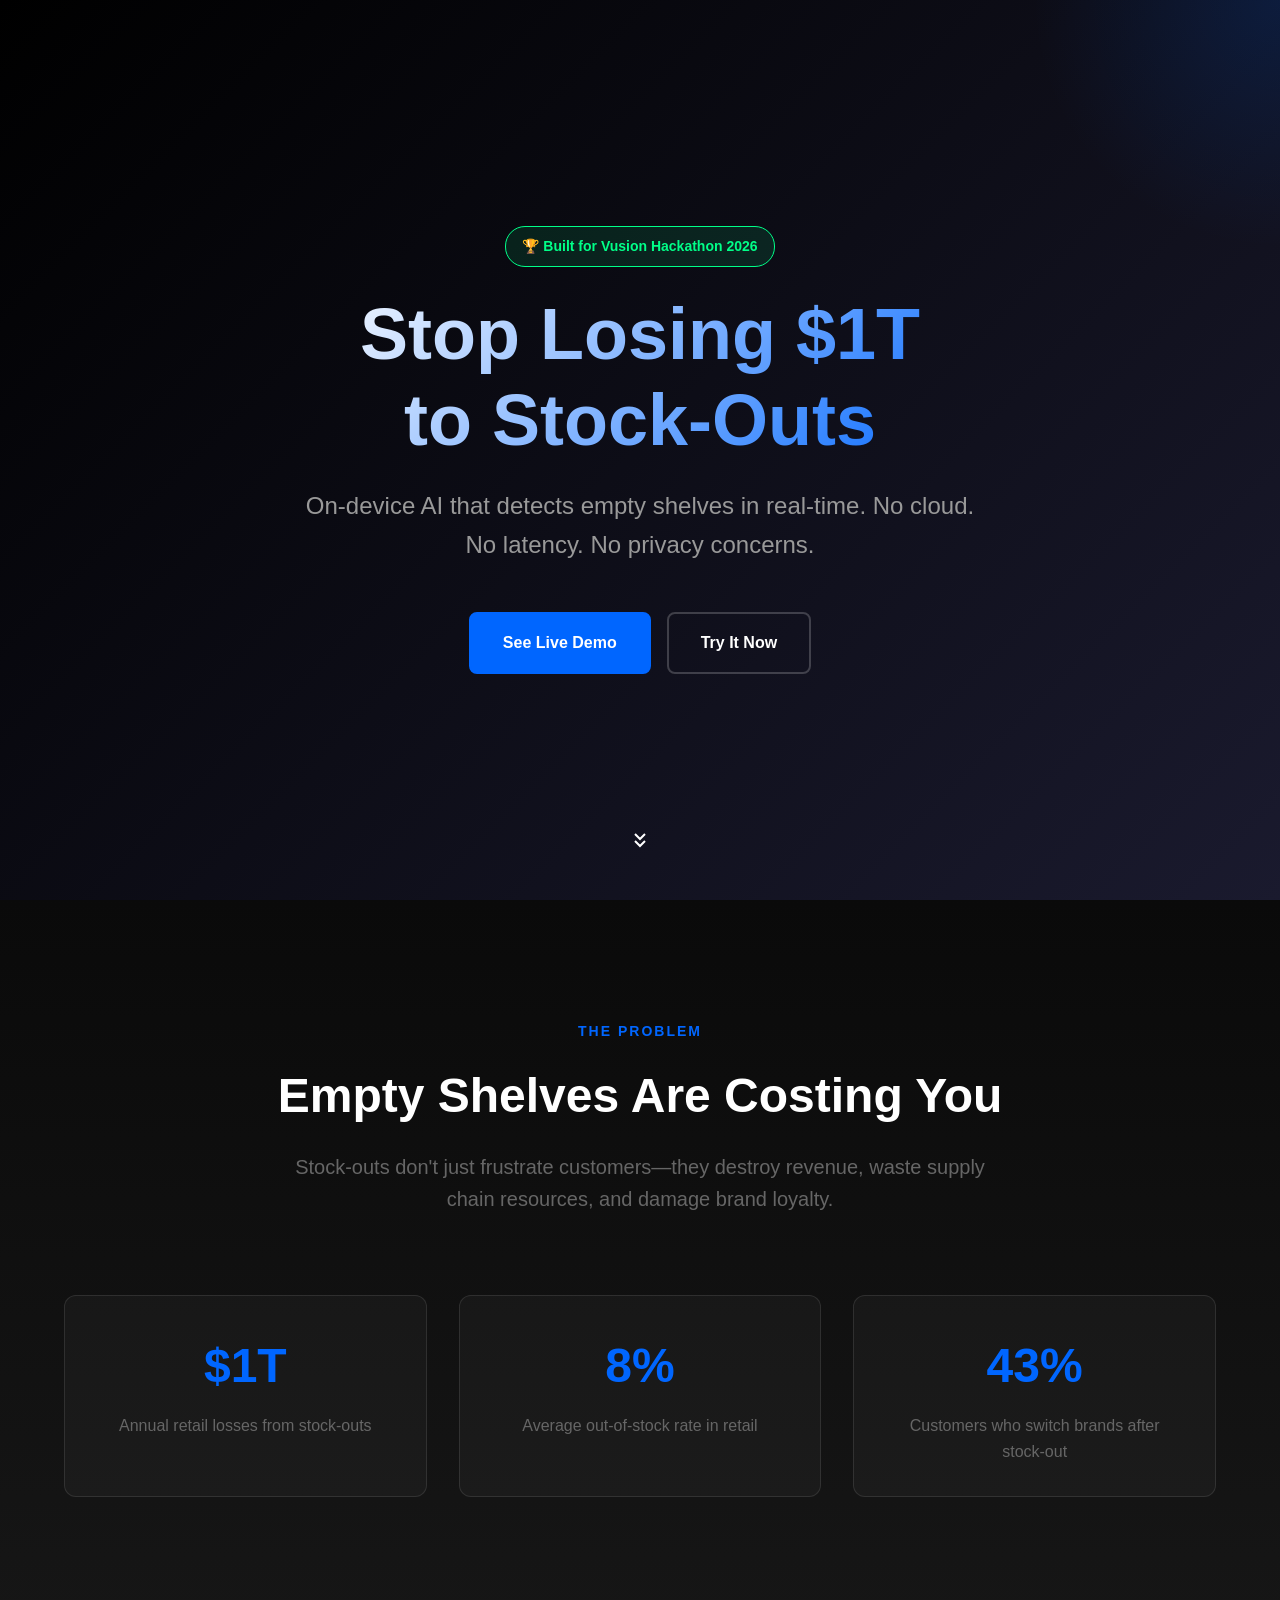
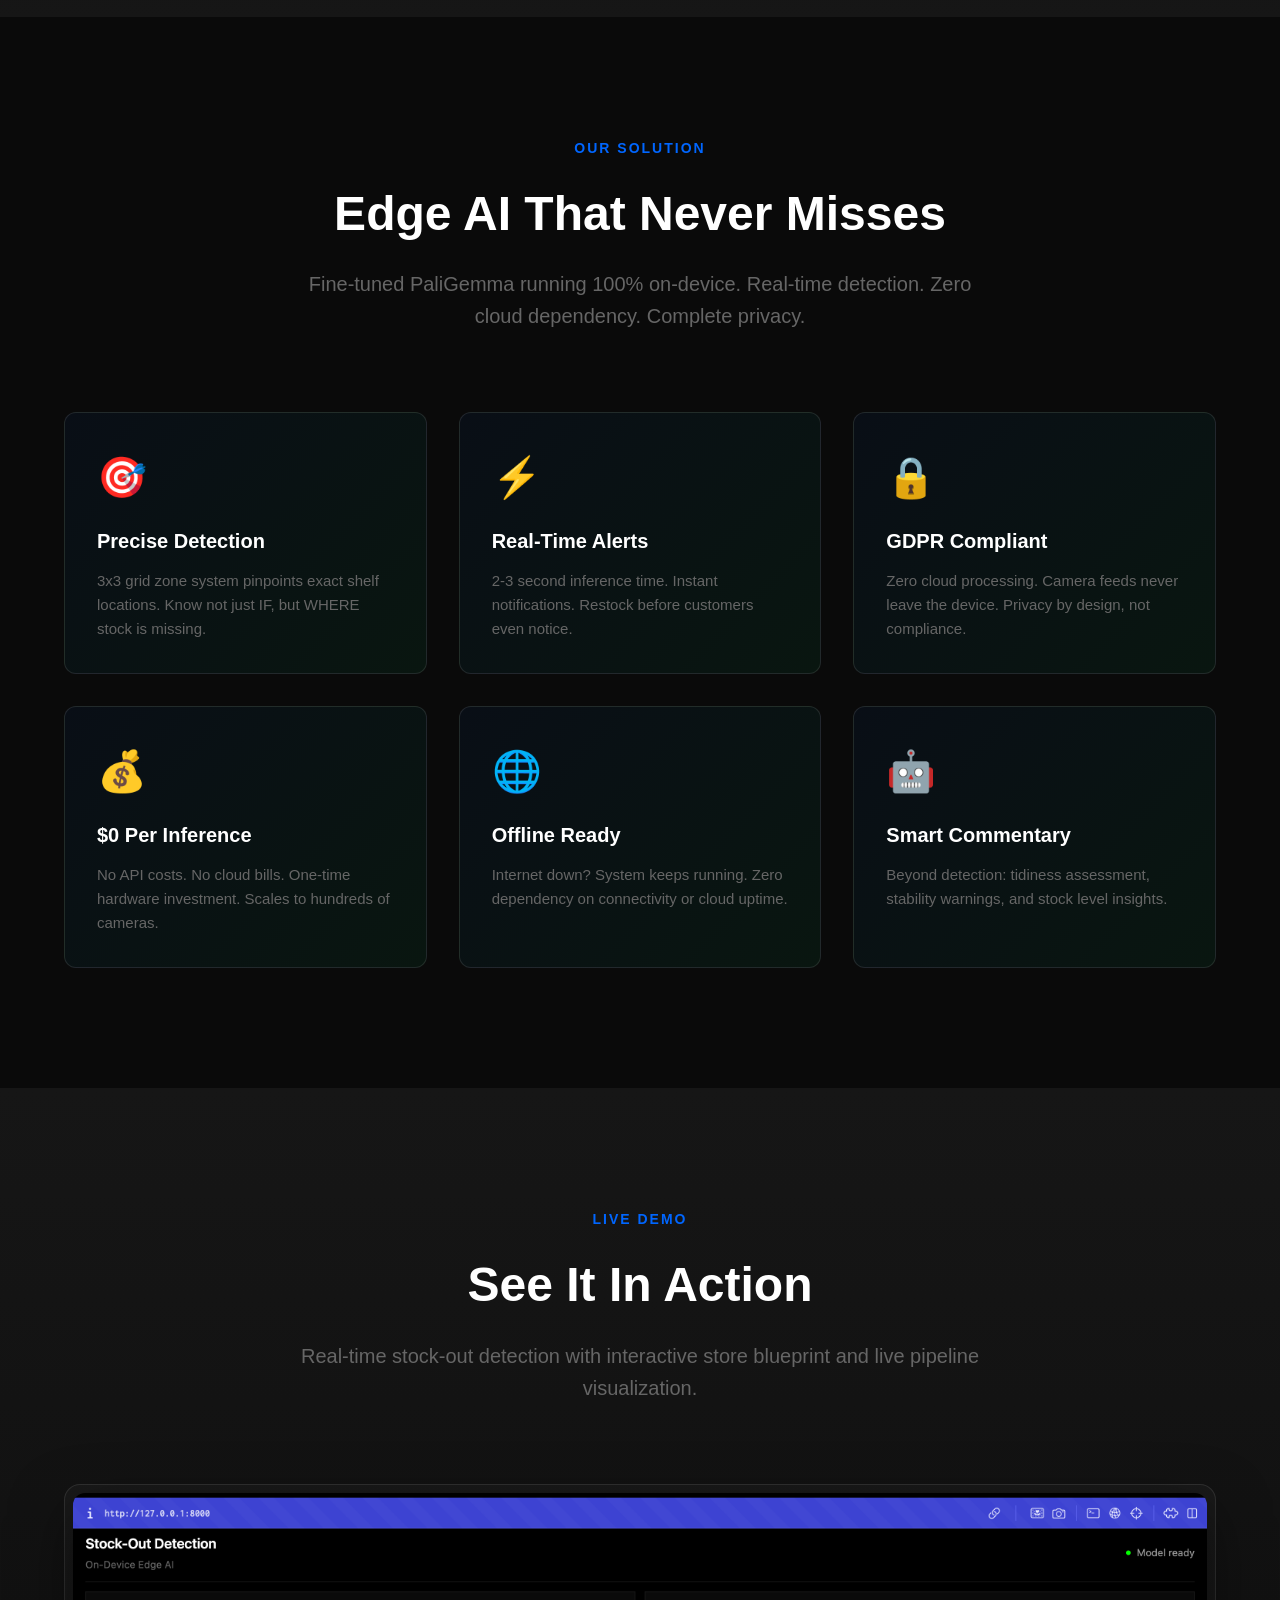
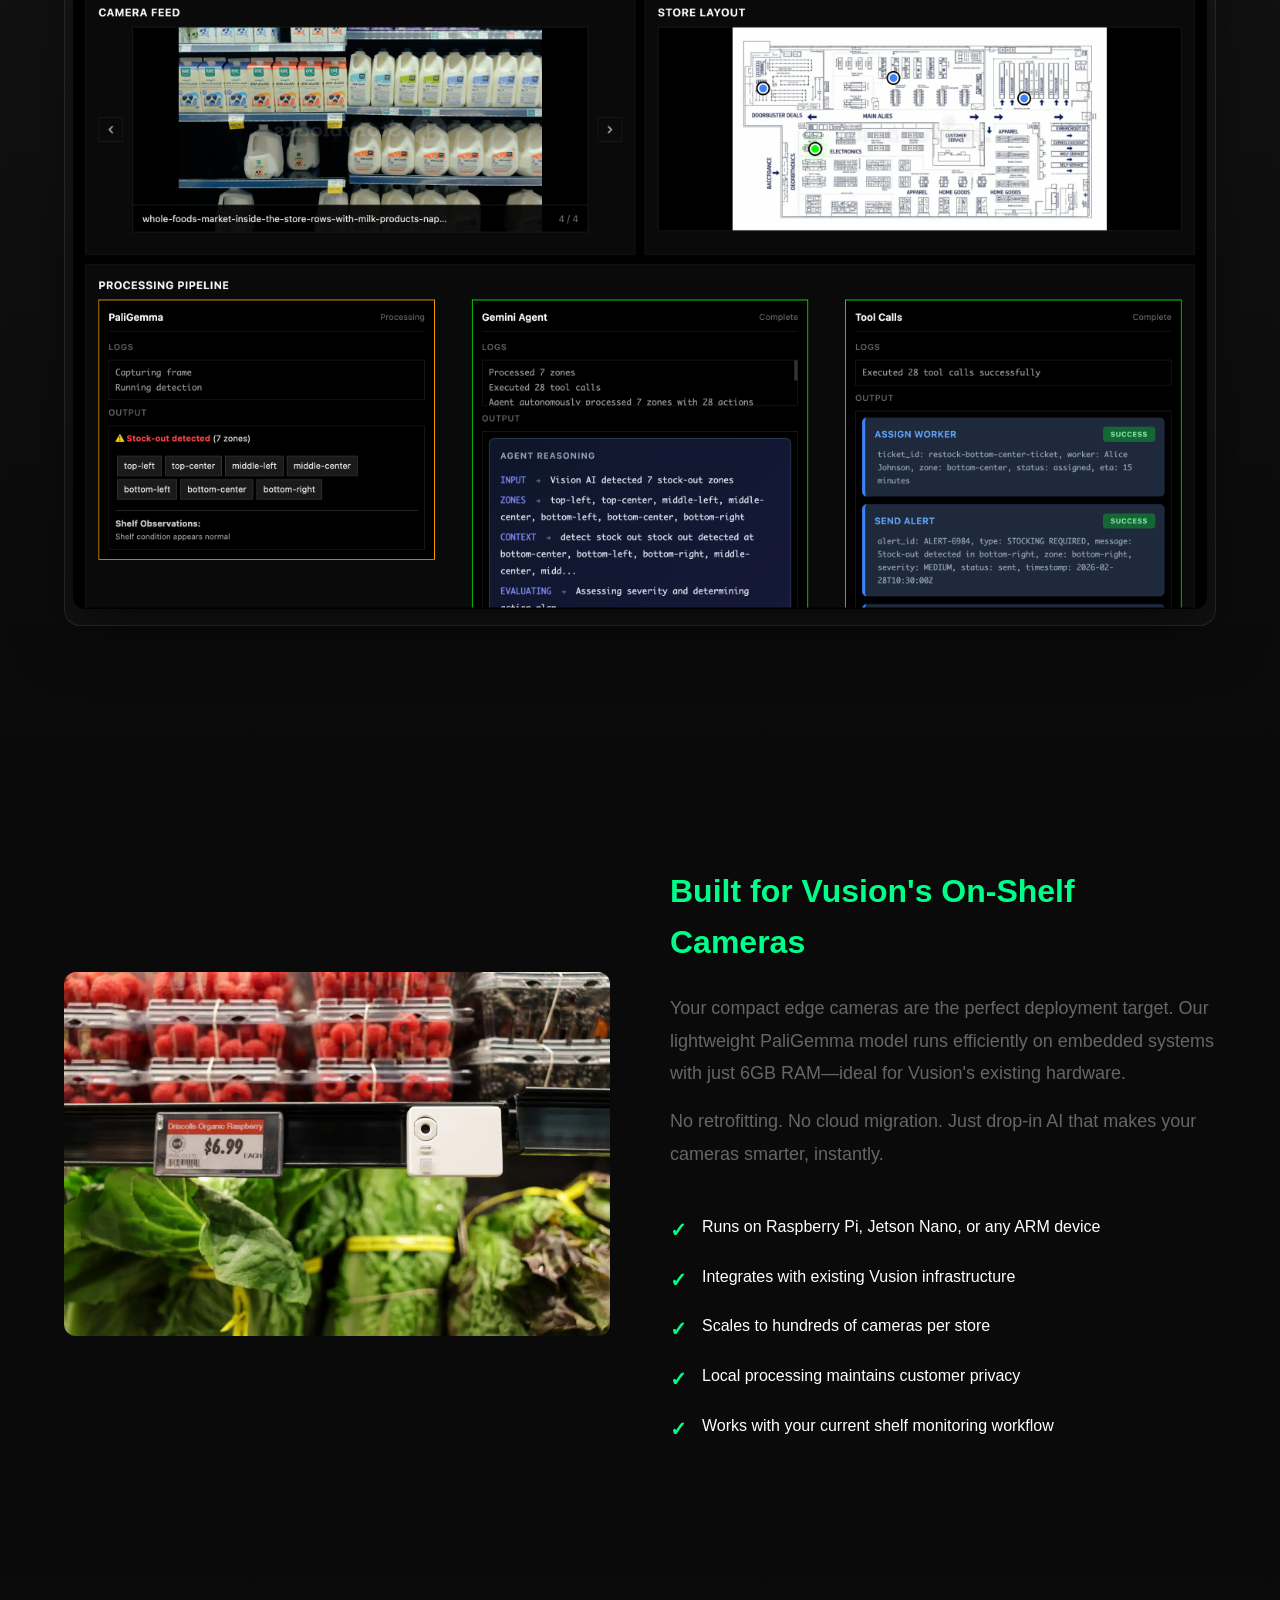
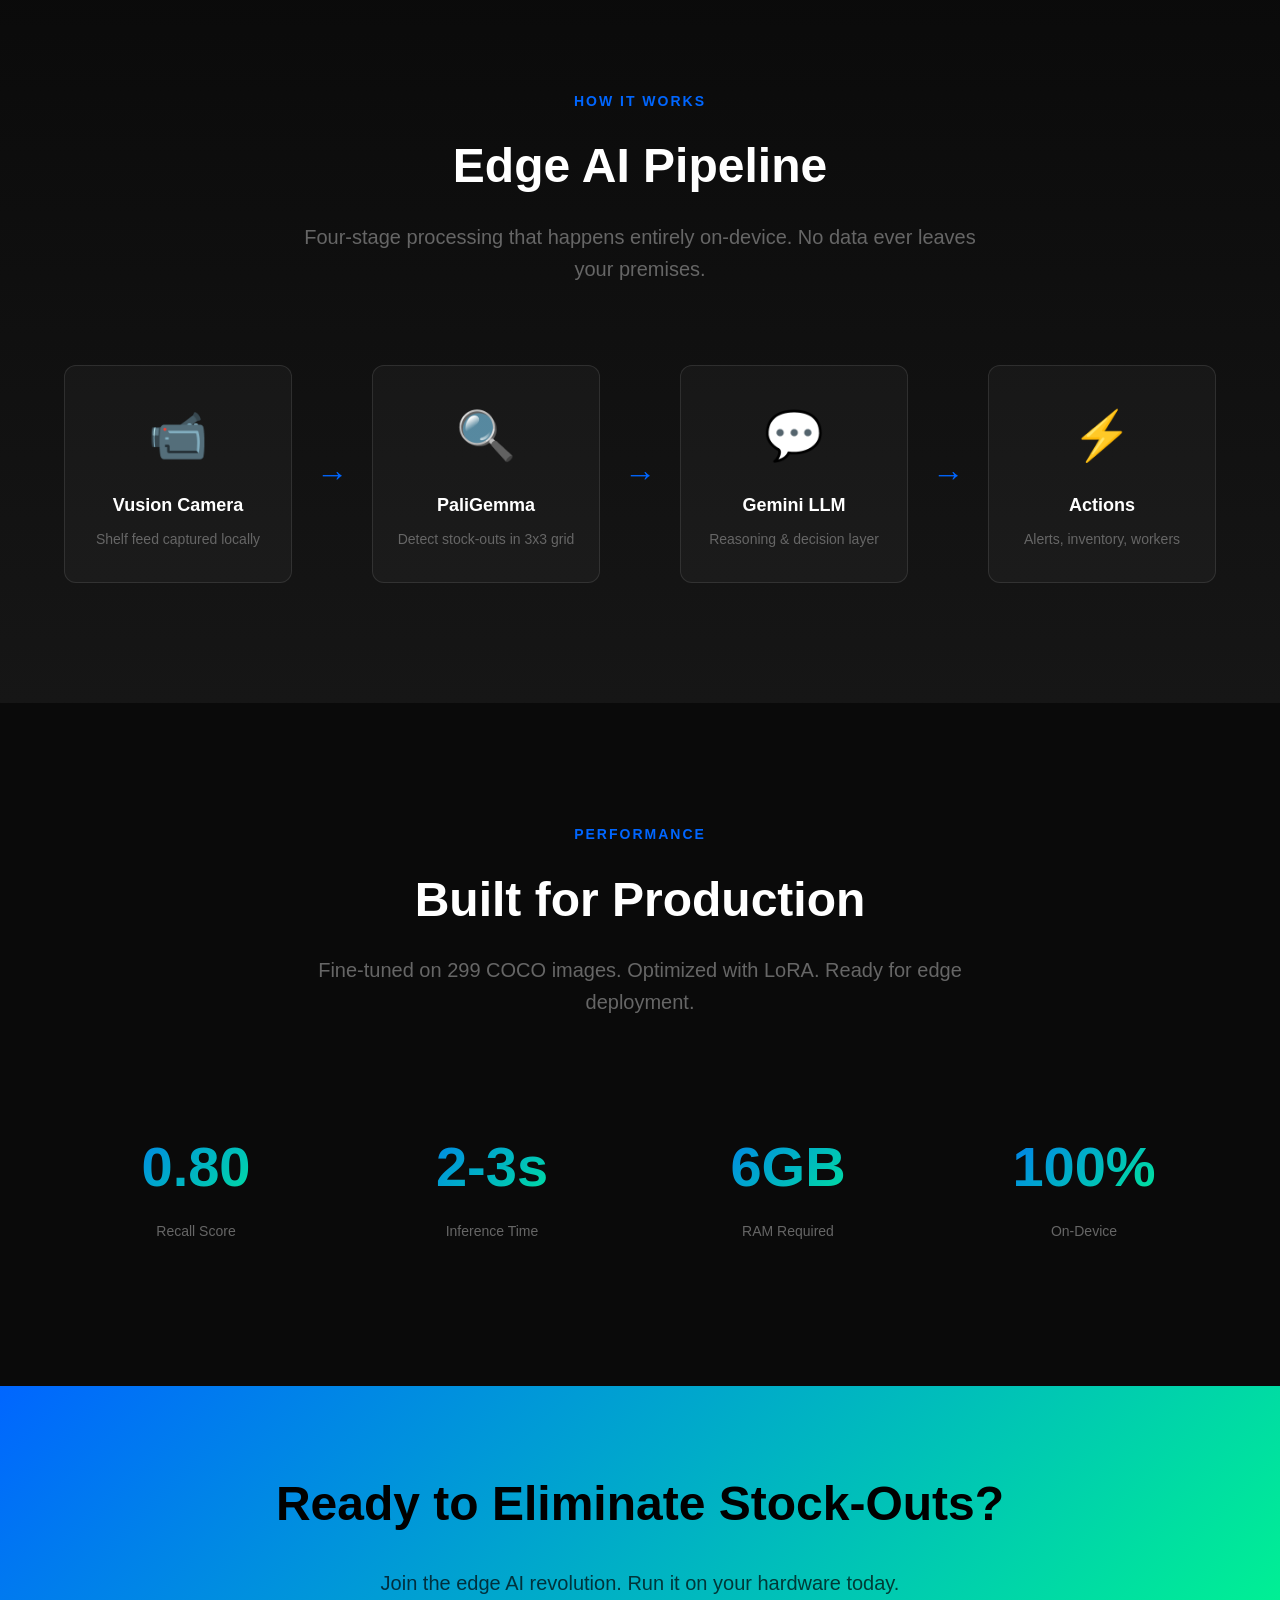
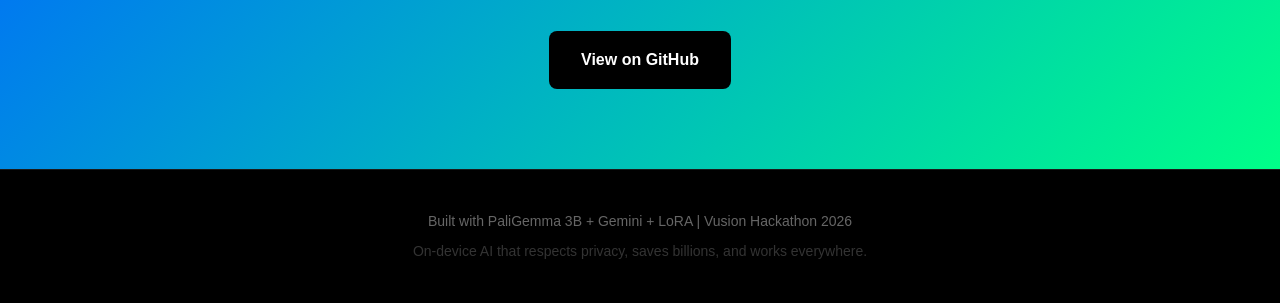
==== pitch.html @ da3bbc45 "feat: add sleek one-page pitch website for hackathon - Modern gradient design with smooth animations" ====
<!DOCTYPE html>
<html lang="en">
<head>
    <meta charset="UTF-8">
    <meta name="viewport" content="width=device-width, initial-scale=1.0">
    <title>Vusion Edge AI - On-Device Stock-Out Detection</title>
    <style>
        * {
            margin: 0;
            padding: 0;
            box-sizing: border-box;
        }

        :root {
            --primary: #0066ff;
            --dark: #0a0a0a;
            --light: #ffffff;
            --gray: #666666;
            --accent: #00ff88;
        }

        body {
            font-family: -apple-system, BlinkMacSystemFont, 'Segoe UI', 'Helvetica Neue', Arial, sans-serif;
            background: var(--dark);
            color: var(--light);
            line-height: 1.6;
            overflow-x: hidden;
        }

        .container {
            max-width: 1200px;
            margin: 0 auto;
            padding: 0 24px;
        }

        /* Hero Section */
        .hero {
            min-height: 100vh;
            display: flex;
            align-items: center;
            justify-content: center;
            position: relative;
            background: linear-gradient(135deg, #000000 0%, #1a1a2e 100%);
            overflow: hidden;
        }

        .hero::before {
            content: '';
            position: absolute;
            width: 500px;
            height: 500px;
            background: radial-gradient(circle, rgba(0, 102, 255, 0.15) 0%, transparent 70%);
            border-radius: 50%;
            top: -250px;
            right: -250px;
            animation: pulse 8s ease-in-out infinite;
        }

        @keyframes pulse {
            0%, 100% { transform: scale(1); opacity: 0.5; }
            50% { transform: scale(1.2); opacity: 0.8; }
        }

        .hero-content {
            text-align: center;
            position: relative;
            z-index: 1;
        }

        .hero-badge {
            display: inline-block;
            background: rgba(0, 255, 136, 0.1);
            border: 1px solid var(--accent);
            color: var(--accent);
            padding: 8px 16px;
            border-radius: 20px;
            font-size: 14px;
            font-weight: 600;
            margin-bottom: 24px;
            animation: fadeInDown 0.8s ease;
        }

        @keyframes fadeInDown {
            from { opacity: 0; transform: translateY(-20px); }
            to { opacity: 1; transform: translateY(0); }
        }

        h1 {
            font-size: 72px;
            font-weight: 800;
            margin-bottom: 24px;
            background: linear-gradient(135deg, #ffffff 0%, #0066ff 100%);
            -webkit-background-clip: text;
            -webkit-text-fill-color: transparent;
            background-clip: text;
            line-height: 1.2;
            animation: fadeInUp 0.8s ease 0.2s both;
        }

        @keyframes fadeInUp {
            from { opacity: 0; transform: translateY(20px); }
            to { opacity: 1; transform: translateY(0); }
        }

        .hero-subtitle {
            font-size: 24px;
            color: #999;
            max-width: 700px;
            margin: 0 auto 48px;
            animation: fadeInUp 0.8s ease 0.4s both;
        }

        .cta-buttons {
            display: flex;
            gap: 16px;
            justify-content: center;
            animation: fadeInUp 0.8s ease 0.6s both;
        }

        .btn {
            padding: 16px 32px;
            border-radius: 8px;
            font-size: 16px;
            font-weight: 600;
            text-decoration: none;
            transition: all 0.3s ease;
            display: inline-block;
        }

        .btn-primary {
            background: var(--primary);
            color: white;
            border: 2px solid var(--primary);
        }

        .btn-primary:hover {
            background: transparent;
            transform: translateY(-2px);
            box-shadow: 0 10px 30px rgba(0, 102, 255, 0.3);
        }

        .btn-secondary {
            background: transparent;
            color: white;
            border: 2px solid rgba(255, 255, 255, 0.2);
        }

        .btn-secondary:hover {
            border-color: white;
            transform: translateY(-2px);
        }

        .scroll-indicator {
            position: absolute;
            bottom: 40px;
            left: 50%;
            transform: translateX(-50%);
            animation: bounce 2s infinite;
        }

        @keyframes bounce {
            0%, 20%, 50%, 80%, 100% { transform: translateX(-50%) translateY(0); }
            40% { transform: translateX(-50%) translateY(-10px); }
            60% { transform: translateX(-50%) translateY(-5px); }
        }

        /* Section Styles */
        section {
            padding: 120px 0;
            position: relative;
        }

        .section-header {
            text-align: center;
            margin-bottom: 80px;
        }

        .section-label {
            color: var(--primary);
            font-size: 14px;
            font-weight: 700;
            text-transform: uppercase;
            letter-spacing: 2px;
            margin-bottom: 16px;
        }

        h2 {
            font-size: 48px;
            font-weight: 700;
            margin-bottom: 16px;
        }

        .section-description {
            font-size: 20px;
            color: var(--gray);
            max-width: 700px;
            margin: 0 auto;
        }

        /* Problem Section */
        .problem {
            background: linear-gradient(180deg, #0a0a0a 0%, #161616 100%);
        }

        .stats-grid {
            display: grid;
            grid-template-columns: repeat(auto-fit, minmax(250px, 1fr));
            gap: 32px;
            margin-top: 60px;
        }

        .stat-card {
            text-align: center;
            padding: 32px;
            background: rgba(255, 255, 255, 0.03);
            border: 1px solid rgba(255, 255, 255, 0.1);
            border-radius: 12px;
            transition: all 0.3s ease;
        }

        .stat-card:hover {
            transform: translateY(-5px);
            border-color: var(--primary);
            box-shadow: 0 10px 40px rgba(0, 102, 255, 0.1);
        }

        .stat-number {
            font-size: 48px;
            font-weight: 800;
            color: var(--primary);
            margin-bottom: 8px;
        }

        .stat-label {
            color: var(--gray);
            font-size: 16px;
        }

        /* Solution Section */
        .solution {
            background: #0a0a0a;
        }

        .features-grid {
            display: grid;
            grid-template-columns: repeat(auto-fit, minmax(300px, 1fr));
            gap: 32px;
        }

        .feature-card {
            padding: 32px;
            background: linear-gradient(135deg, rgba(0, 102, 255, 0.05) 0%, rgba(0, 255, 136, 0.05) 100%);
            border: 1px solid rgba(255, 255, 255, 0.1);
            border-radius: 12px;
            transition: all 0.3s ease;
        }

        .feature-card:hover {
            transform: translateY(-5px);
            border-color: var(--primary);
        }

        .feature-icon {
            font-size: 40px;
            margin-bottom: 16px;
        }

        .feature-title {
            font-size: 20px;
            font-weight: 700;
            margin-bottom: 12px;
        }

        .feature-description {
            color: var(--gray);
            font-size: 15px;
        }

        /* Demo Section */
        .demo {
            background: linear-gradient(180deg, #161616 0%, #0a0a0a 100%);
        }

        .demo-container {
            background: rgba(255, 255, 255, 0.03);
            border: 1px solid rgba(255, 255, 255, 0.1);
            border-radius: 16px;
            padding: 8px;
            margin-top: 60px;
        }

        .demo-image {
            width: 100%;
            border-radius: 12px;
            box-shadow: 0 20px 60px rgba(0, 0, 0, 0.5);
        }

        /* Vusion Section */
        .vusion {
            background: #0a0a0a;
        }

        .vusion-content {
            display: grid;
            grid-template-columns: 1fr 1fr;
            gap: 60px;
            align-items: center;
        }

        .vusion-image {
            max-width: 100%;
            border-radius: 12px;
        }

        .vusion-text h3 {
            font-size: 32px;
            margin-bottom: 24px;
            color: var(--accent);
        }

        .vusion-text p {
            color: var(--gray);
            font-size: 18px;
            line-height: 1.8;
            margin-bottom: 16px;
        }

        .vusion-features {
            list-style: none;
            margin-top: 32px;
        }

        .vusion-features li {
            padding: 12px 0;
            padding-left: 32px;
            position: relative;
            color: #fff;
        }

        .vusion-features li::before {
            content: '✓';
            position: absolute;
            left: 0;
            color: var(--accent);
            font-weight: bold;
            font-size: 20px;
        }

        /* Architecture Section */
        .architecture {
            background: linear-gradient(180deg, #0a0a0a 0%, #161616 100%);
        }

        .pipeline {
            display: flex;
            justify-content: space-between;
            align-items: center;
            margin-top: 60px;
            flex-wrap: wrap;
            gap: 24px;
        }

        .pipeline-step {
            flex: 1;
            min-width: 200px;
            text-align: center;
            padding: 32px 24px;
            background: rgba(255, 255, 255, 0.03);
            border: 1px solid rgba(255, 255, 255, 0.1);
            border-radius: 12px;
            transition: all 0.3s ease;
        }

        .pipeline-step:hover {
            border-color: var(--primary);
            transform: scale(1.05);
        }

        .pipeline-icon {
            font-size: 48px;
            margin-bottom: 16px;
        }

        .pipeline-title {
            font-size: 18px;
            font-weight: 700;
            margin-bottom: 8px;
        }

        .pipeline-description {
            font-size: 14px;
            color: var(--gray);
        }

        .pipeline-arrow {
            font-size: 32px;
            color: var(--primary);
            flex: 0;
        }

        /* Performance Section */
        .performance {
            background: #0a0a0a;
        }

        .metrics {
            display: grid;
            grid-template-columns: repeat(auto-fit, minmax(200px, 1fr));
            gap: 32px;
            margin-top: 60px;
        }

        .metric {
            text-align: center;
            padding: 24px;
        }

        .metric-value {
            font-size: 56px;
            font-weight: 800;
            background: linear-gradient(135deg, var(--primary) 0%, var(--accent) 100%);
            -webkit-background-clip: text;
            -webkit-text-fill-color: transparent;
            margin-bottom: 8px;
        }

        .metric-label {
            color: var(--gray);
            font-size: 14px;
        }

        /* CTA Section */
        .final-cta {
            background: linear-gradient(135deg, #0066ff 0%, #00ff88 100%);
            padding: 80px 0;
            text-align: center;
        }

        .final-cta h2 {
            color: #000;
            margin-bottom: 24px;
        }

        .final-cta p {
            color: rgba(0, 0, 0, 0.7);
            font-size: 20px;
            margin-bottom: 32px;
        }

        .final-cta .btn {
            background: #000;
            color: #fff;
            border-color: #000;
        }

        .final-cta .btn:hover {
            background: transparent;
            color: #000;
        }

        /* Footer */
        footer {
            background: #000;
            padding: 40px 0;
            text-align: center;
            border-top: 1px solid rgba(255, 255, 255, 0.1);
        }

        footer p {
            color: var(--gray);
            font-size: 14px;
        }

        /* Responsive */
        @media (max-width: 768px) {
            h1 {
                font-size: 48px;
            }

            h2 {
                font-size: 36px;
            }

            .hero-subtitle {
                font-size: 18px;
            }

            .cta-buttons {
                flex-direction: column;
            }

            .vusion-content {
                grid-template-columns: 1fr;
            }

            .pipeline-arrow {
                transform: rotate(90deg);
            }

            section {
                padding: 80px 0;
            }
        }

        /* Smooth scrolling */
        html {
            scroll-behavior: smooth;
        }
    </style>
</head>
<body>
    <!-- Hero Section -->
    <section class="hero">
        <div class="container">
            <div class="hero-content">
                <div class="hero-badge">🏆 Built for Vusion Hackathon 2026</div>
                <h1>Stop Losing $1T<br>to Stock-Outs</h1>
                <p class="hero-subtitle">
                    On-device AI that detects empty shelves in real-time.
                    No cloud. No latency. No privacy concerns.
                </p>
                <div class="cta-buttons">
                    <a href="#demo" class="btn btn-primary">See Live Demo</a>
                    <a href="http://127.0.0.1:8000/" class="btn btn-secondary" target="_blank">Try It Now</a>
                </div>
            </div>
        </div>
        <div class="scroll-indicator">
            <svg width="24" height="24" viewBox="0 0 24 24" fill="none" stroke="currentColor" stroke-width="2">
                <polyline points="7 13 12 18 17 13"></polyline>
                <polyline points="7 6 12 11 17 6"></polyline>
            </svg>
        </div>
    </section>

    <!-- Problem Section -->
    <section class="problem" id="problem">
        <div class="container">
            <div class="section-header">
                <div class="section-label">The Problem</div>
                <h2>Empty Shelves Are Costing You</h2>
                <p class="section-description">
                    Stock-outs don't just frustrate customers—they destroy revenue,
                    waste supply chain resources, and damage brand loyalty.
                </p>
            </div>
            <div class="stats-grid">
                <div class="stat-card">
                    <div class="stat-number">$1T</div>
                    <div class="stat-label">Annual retail losses from stock-outs</div>
                </div>
                <div class="stat-card">
                    <div class="stat-number">8%</div>
                    <div class="stat-label">Average out-of-stock rate in retail</div>
                </div>
                <div class="stat-card">
                    <div class="stat-number">43%</div>
                    <div class="stat-label">Customers who switch brands after stock-out</div>
                </div>
            </div>
        </div>
    </section>

    <!-- Solution Section -->
    <section class="solution" id="solution">
        <div class="container">
            <div class="section-header">
                <div class="section-label">Our Solution</div>
                <h2>Edge AI That Never Misses</h2>
                <p class="section-description">
                    Fine-tuned PaliGemma running 100% on-device.
                    Real-time detection. Zero cloud dependency. Complete privacy.
                </p>
            </div>
            <div class="features-grid">
                <div class="feature-card">
                    <div class="feature-icon">🎯</div>
                    <div class="feature-title">Precise Detection</div>
                    <div class="feature-description">
                        3x3 grid zone system pinpoints exact shelf locations.
                        Know not just IF, but WHERE stock is missing.
                    </div>
                </div>
                <div class="feature-card">
                    <div class="feature-icon">⚡</div>
                    <div class="feature-title">Real-Time Alerts</div>
                    <div class="feature-description">
                        2-3 second inference time. Instant notifications.
                        Restock before customers even notice.
                    </div>
                </div>
                <div class="feature-card">
                    <div class="feature-icon">🔒</div>
                    <div class="feature-title">GDPR Compliant</div>
                    <div class="feature-description">
                        Zero cloud processing. Camera feeds never leave the device.
                        Privacy by design, not compliance.
                    </div>
                </div>
                <div class="feature-card">
                    <div class="feature-icon">💰</div>
                    <div class="feature-title">$0 Per Inference</div>
                    <div class="feature-description">
                        No API costs. No cloud bills. One-time hardware investment.
                        Scales to hundreds of cameras.
                    </div>
                </div>
                <div class="feature-card">
                    <div class="feature-icon">🌐</div>
                    <div class="feature-title">Offline Ready</div>
                    <div class="feature-description">
                        Internet down? System keeps running.
                        Zero dependency on connectivity or cloud uptime.
                    </div>
                </div>
                <div class="feature-card">
                    <div class="feature-icon">🤖</div>
                    <div class="feature-title">Smart Commentary</div>
                    <div class="feature-description">
                        Beyond detection: tidiness assessment, stability warnings,
                        and stock level insights.
                    </div>
                </div>
            </div>
        </div>
    </section>

    <!-- Demo Section -->
    <section class="demo" id="demo">
        <div class="container">
            <div class="section-header">
                <div class="section-label">Live Demo</div>
                <h2>See It In Action</h2>
                <p class="section-description">
                    Real-time stock-out detection with interactive store blueprint
                    and live pipeline visualization.
                </p>
            </div>
            <div class="demo-container">
                <img src="static/images/demo-screenshot.png" alt="Live Demo Interface" class="demo-image">
            </div>
        </div>
    </section>

    <!-- Vusion Section -->
    <section class="vusion" id="vusion">
        <div class="container">
            <div class="vusion-content">
                <div class="vusion-image-wrapper">
                    <img src="static/images/vusion-camera.webp" alt="Vusion Camera" class="vusion-image">
                </div>
                <div class="vusion-text">
                    <h3>Built for Vusion's On-Shelf Cameras</h3>
                    <p>
                        Your compact edge cameras are the perfect deployment target.
                        Our lightweight PaliGemma model runs efficiently on embedded systems
                        with just 6GB RAM—ideal for Vusion's existing hardware.
                    </p>
                    <p>
                        No retrofitting. No cloud migration. Just drop-in AI that makes
                        your cameras smarter, instantly.
                    </p>
                    <ul class="vusion-features">
                        <li>Runs on Raspberry Pi, Jetson Nano, or any ARM device</li>
                        <li>Integrates with existing Vusion infrastructure</li>
                        <li>Scales to hundreds of cameras per store</li>
                        <li>Local processing maintains customer privacy</li>
                        <li>Works with your current shelf monitoring workflow</li>
                    </ul>
                </div>
            </div>
        </div>
    </section>

    <!-- Architecture Section -->
    <section class="architecture" id="architecture">
        <div class="container">
            <div class="section-header">
                <div class="section-label">How It Works</div>
                <h2>Edge AI Pipeline</h2>
                <p class="section-description">
                    Four-stage processing that happens entirely on-device.
                    No data ever leaves your premises.
                </p>
            </div>
            <div class="pipeline">
                <div class="pipeline-step">
                    <div class="pipeline-icon">📹</div>
                    <div class="pipeline-title">Vusion Camera</div>
                    <div class="pipeline-description">Shelf feed captured locally</div>
                </div>
                <div class="pipeline-arrow">→</div>
                <div class="pipeline-step">
                    <div class="pipeline-icon">🔍</div>
                    <div class="pipeline-title">PaliGemma</div>
                    <div class="pipeline-description">Detect stock-outs in 3x3 grid</div>
                </div>
                <div class="pipeline-arrow">→</div>
                <div class="pipeline-step">
                    <div class="pipeline-icon">💬</div>
                    <div class="pipeline-title">Gemini LLM</div>
                    <div class="pipeline-description">Reasoning & decision layer</div>
                </div>
                <div class="pipeline-arrow">→</div>
                <div class="pipeline-step">
                    <div class="pipeline-icon">⚡</div>
                    <div class="pipeline-title">Actions</div>
                    <div class="pipeline-description">Alerts, inventory, workers</div>
                </div>
            </div>
        </div>
    </section>

    <!-- Performance Section -->
    <section class="performance" id="performance">
        <div class="container">
            <div class="section-header">
                <div class="section-label">Performance</div>
                <h2>Built for Production</h2>
                <p class="section-description">
                    Fine-tuned on 299 COCO images. Optimized with LoRA.
                    Ready for edge deployment.
                </p>
            </div>
            <div class="metrics">
                <div class="metric">
                    <div class="metric-value">0.80</div>
                    <div class="metric-label">Recall Score</div>
                </div>
                <div class="metric">
                    <div class="metric-value">2-3s</div>
                    <div class="metric-label">Inference Time</div>
                </div>
                <div class="metric">
                    <div class="metric-value">6GB</div>
                    <div class="metric-label">RAM Required</div>
                </div>
                <div class="metric">
                    <div class="metric-value">100%</div>
                    <div class="metric-label">On-Device</div>
                </div>
            </div>
        </div>
    </section>

    <!-- Final CTA -->
    <section class="final-cta">
        <div class="container">
            <h2>Ready to Eliminate Stock-Outs?</h2>
            <p>Join the edge AI revolution. Run it on your hardware today.</p>
            <a href="https://github.com/namanbansalcodes/vusion-edge-model" class="btn" target="_blank">
                View on GitHub
            </a>
        </div>
    </section>

    <!-- Footer -->
    <footer>
        <div class="container">
            <p>Built with PaliGemma 3B + Gemini + LoRA | Vusion Hackathon 2026</p>
            <p style="margin-top: 8px; opacity: 0.5;">On-device AI that respects privacy, saves billions, and works everywhere.</p>
        </div>
    </footer>

    <script>
        // Smooth scroll for anchor links
        document.querySelectorAll('a[href^="#"]').forEach(anchor => {
            anchor.addEventListener('click', function (e) {
                e.preventDefault();
                const target = document.querySelector(this.getAttribute('href'));
                if (target) {
                    target.scrollIntoView({ behavior: 'smooth', block: 'start' });
                }
            });
        });

        // Animate elements on scroll
        const observerOptions = {
            threshold: 0.1,
            rootMargin: '0px 0px -100px 0px'
        };

        const observer = new IntersectionObserver((entries) => {
            entries.forEach(entry => {
                if (entry.isIntersecting) {
                    entry.target.style.opacity = '1';
                    entry.target.style.transform = 'translateY(0)';
                }
            });
        }, observerOptions);

        document.querySelectorAll('.feature-card, .stat-card, .pipeline-step, .metric').forEach(el => {
            el.style.opacity = '0';
            el.style.transform = 'translateY(30px)';
            el.style.transition = 'all 0.6s ease';
            observer.observe(el);
        });
    </script>
</body>
</html>
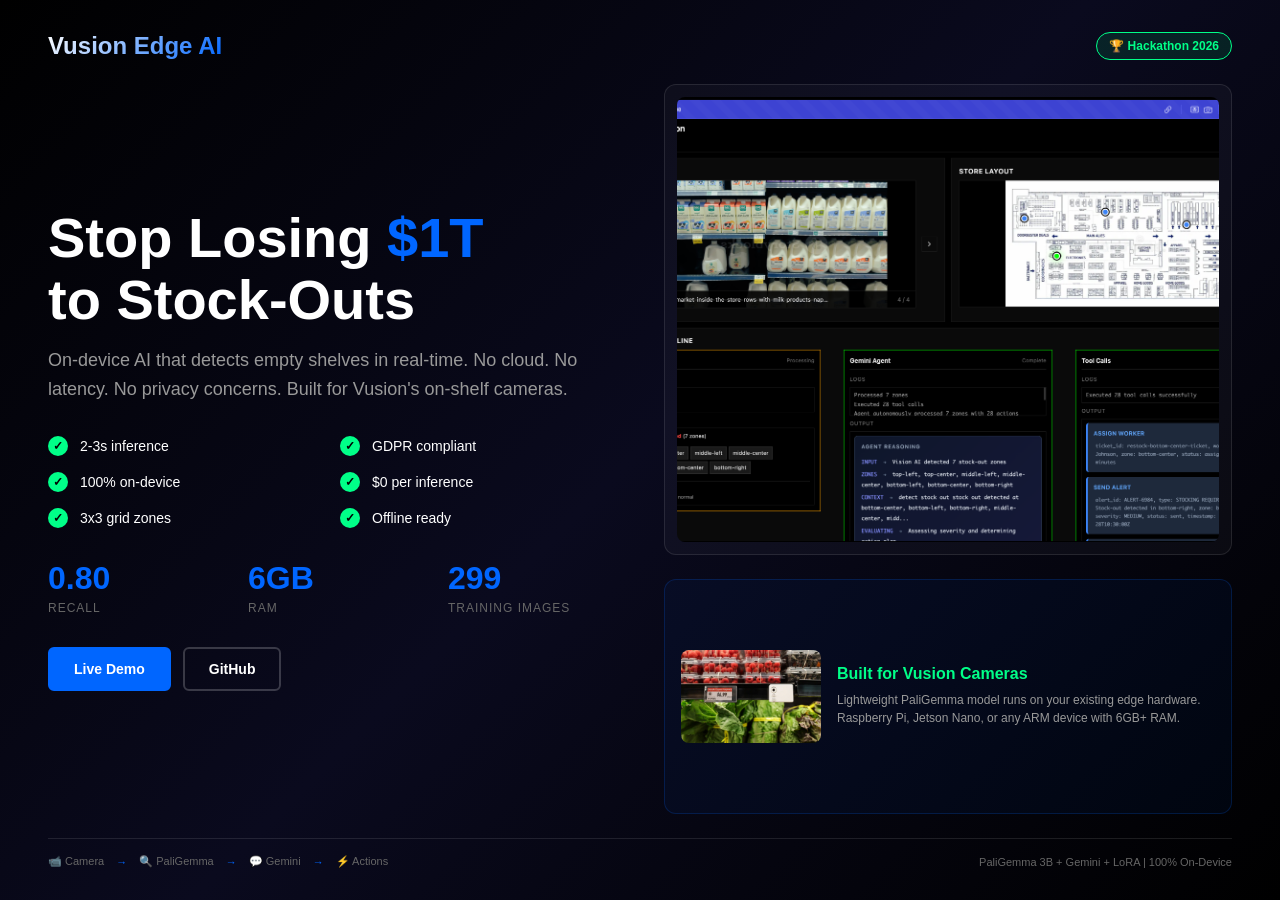
==== commit bcb5b65a: "refactor: make pitch single page with no scrolling - Fits everything on one viewport (100vh) - No sc" ====
--- a/pitch.html
+++ b/pitch.html
@@ -3,7 +3,7 @@
 <head>
     <meta charset="UTF-8">
     <meta name="viewport" content="width=device-width, initial-scale=1.0">
-    <title>Vusion Edge AI - On-Device Stock-Out Detection</title>
+    <title>Vusion Edge AI - Stock-Out Detection</title>
     <style>
         * {
             margin: 0;
@@ -11,116 +11,135 @@
             box-sizing: border-box;
         }
 
-        :root {
-            --primary: #0066ff;
-            --dark: #0a0a0a;
-            --light: #ffffff;
-            --gray: #666666;
-            --accent: #00ff88;
-        }
-
         body {
             font-family: -apple-system, BlinkMacSystemFont, 'Segoe UI', 'Helvetica Neue', Arial, sans-serif;
-            background: var(--dark);
-            color: var(--light);
-            line-height: 1.6;
-            overflow-x: hidden;
-        }
-
-        .container {
-            max-width: 1200px;
-            margin: 0 auto;
-            padding: 0 24px;
-        }
-
-        /* Hero Section */
-        .hero {
-            min-height: 100vh;
-            display: flex;
-            align-items: center;
-            justify-content: center;
-            position: relative;
-            background: linear-gradient(135deg, #000000 0%, #1a1a2e 100%);
+            background: #000;
+            color: #fff;
+            height: 100vh;
             overflow: hidden;
         }
 
-        .hero::before {
-            content: '';
-            position: absolute;
-            width: 500px;
-            height: 500px;
-            background: radial-gradient(circle, rgba(0, 102, 255, 0.15) 0%, transparent 70%);
-            border-radius: 50%;
-            top: -250px;
-            right: -250px;
-            animation: pulse 8s ease-in-out infinite;
-        }
-
-        @keyframes pulse {
-            0%, 100% { transform: scale(1); opacity: 0.5; }
-            50% { transform: scale(1.2); opacity: 0.8; }
-        }
-
-        .hero-content {
-            text-align: center;
-            position: relative;
-            z-index: 1;
-        }
-
-        .hero-badge {
-            display: inline-block;
-            background: rgba(0, 255, 136, 0.1);
-            border: 1px solid var(--accent);
-            color: var(--accent);
-            padding: 8px 16px;
-            border-radius: 20px;
-            font-size: 14px;
-            font-weight: 600;
+        .pitch-container {
+            height: 100vh;
+            display: grid;
+            grid-template-rows: auto 1fr auto;
+            padding: 32px 48px;
+            background: linear-gradient(135deg, #000000 0%, #0a0a1e 50%, #000000 100%);
+        }
+
+        /* Header */
+        .header {
+            display: flex;
+            justify-content: space-between;
+            align-items: center;
             margin-bottom: 24px;
-            animation: fadeInDown 0.8s ease;
-        }
-
-        @keyframes fadeInDown {
-            from { opacity: 0; transform: translateY(-20px); }
-            to { opacity: 1; transform: translateY(0); }
-        }
-
-        h1 {
-            font-size: 72px;
+        }
+
+        .logo {
+            font-size: 24px;
             font-weight: 800;
-            margin-bottom: 24px;
-            background: linear-gradient(135deg, #ffffff 0%, #0066ff 100%);
+            background: linear-gradient(135deg, #fff 0%, #0066ff 100%);
             -webkit-background-clip: text;
             -webkit-text-fill-color: transparent;
-            background-clip: text;
-            line-height: 1.2;
-            animation: fadeInUp 0.8s ease 0.2s both;
-        }
-
-        @keyframes fadeInUp {
-            from { opacity: 0; transform: translateY(20px); }
-            to { opacity: 1; transform: translateY(0); }
-        }
-
-        .hero-subtitle {
-            font-size: 24px;
+        }
+
+        .badge {
+            background: rgba(0, 255, 136, 0.1);
+            border: 1px solid #00ff88;
+            color: #00ff88;
+            padding: 6px 12px;
+            border-radius: 16px;
+            font-size: 12px;
+            font-weight: 600;
+        }
+
+        /* Main Content */
+        .main-content {
+            display: grid;
+            grid-template-columns: 1fr 1fr;
+            gap: 48px;
+            align-items: center;
+        }
+
+        .left-section h1 {
+            font-size: 56px;
+            font-weight: 800;
+            margin-bottom: 16px;
+            line-height: 1.1;
+        }
+
+        .highlight {
+            color: #0066ff;
+        }
+
+        .subtitle {
+            font-size: 18px;
             color: #999;
-            max-width: 700px;
-            margin: 0 auto 48px;
-            animation: fadeInUp 0.8s ease 0.4s both;
+            margin-bottom: 32px;
+            line-height: 1.6;
+        }
+
+        .features {
+            display: grid;
+            grid-template-columns: 1fr 1fr;
+            gap: 16px;
+            margin-bottom: 32px;
+        }
+
+        .feature {
+            display: flex;
+            align-items: center;
+            gap: 12px;
+            font-size: 14px;
+        }
+
+        .check {
+            width: 20px;
+            height: 20px;
+            background: #00ff88;
+            border-radius: 50%;
+            display: flex;
+            align-items: center;
+            justify-content: center;
+            font-size: 12px;
+            color: #000;
+            font-weight: 800;
+            flex-shrink: 0;
+        }
+
+        .stats {
+            display: flex;
+            gap: 32px;
+            margin-bottom: 32px;
+        }
+
+        .stat {
+            flex: 1;
+        }
+
+        .stat-value {
+            font-size: 32px;
+            font-weight: 800;
+            color: #0066ff;
+            margin-bottom: 4px;
+        }
+
+        .stat-label {
+            font-size: 12px;
+            color: #666;
+            text-transform: uppercase;
+            letter-spacing: 1px;
         }
 
         .cta-buttons {
             display: flex;
-            gap: 16px;
-            justify-content: center;
-            animation: fadeInUp 0.8s ease 0.6s both;
+            gap: 12px;
         }
 
         .btn {
-            padding: 16px 32px;
-            border-radius: 8px;
-            font-size: 16px;
+            padding: 12px 24px;
+            border-radius: 6px;
+            font-size: 14px;
             font-weight: 600;
             text-decoration: none;
             transition: all 0.3s ease;
@@ -128,15 +147,14 @@
         }
 
         .btn-primary {
-            background: var(--primary);
+            background: #0066ff;
             color: white;
-            border: 2px solid var(--primary);
+            border: 2px solid #0066ff;
         }
 
         .btn-primary:hover {
             background: transparent;
             transform: translateY(-2px);
-            box-shadow: 0 10px 30px rgba(0, 102, 255, 0.3);
         }
 
         .btn-secondary {
@@ -147,654 +165,221 @@
 
         .btn-secondary:hover {
             border-color: white;
-            transform: translateY(-2px);
-        }
-
-        .scroll-indicator {
-            position: absolute;
-            bottom: 40px;
-            left: 50%;
-            transform: translateX(-50%);
-            animation: bounce 2s infinite;
-        }
-
-        @keyframes bounce {
-            0%, 20%, 50%, 80%, 100% { transform: translateX(-50%) translateY(0); }
-            40% { transform: translateX(-50%) translateY(-10px); }
-            60% { transform: translateX(-50%) translateY(-5px); }
-        }
-
-        /* Section Styles */
-        section {
-            padding: 120px 0;
-            position: relative;
-        }
-
-        .section-header {
-            text-align: center;
-            margin-bottom: 80px;
-        }
-
-        .section-label {
-            color: var(--primary);
-            font-size: 14px;
-            font-weight: 700;
-            text-transform: uppercase;
-            letter-spacing: 2px;
-            margin-bottom: 16px;
-        }
-
-        h2 {
-            font-size: 48px;
-            font-weight: 700;
-            margin-bottom: 16px;
-        }
-
-        .section-description {
-            font-size: 20px;
-            color: var(--gray);
-            max-width: 700px;
-            margin: 0 auto;
-        }
-
-        /* Problem Section */
-        .problem {
-            background: linear-gradient(180deg, #0a0a0a 0%, #161616 100%);
-        }
-
-        .stats-grid {
-            display: grid;
-            grid-template-columns: repeat(auto-fit, minmax(250px, 1fr));
-            gap: 32px;
-            margin-top: 60px;
-        }
-
-        .stat-card {
-            text-align: center;
-            padding: 32px;
+        }
+
+        /* Right Section */
+        .right-section {
+            display: grid;
+            grid-template-rows: 2fr 1fr;
+            gap: 24px;
+            height: 100%;
+        }
+
+        .demo-container {
             background: rgba(255, 255, 255, 0.03);
             border: 1px solid rgba(255, 255, 255, 0.1);
             border-radius: 12px;
-            transition: all 0.3s ease;
-        }
-
-        .stat-card:hover {
-            transform: translateY(-5px);
-            border-color: var(--primary);
-            box-shadow: 0 10px 40px rgba(0, 102, 255, 0.1);
-        }
-
-        .stat-number {
-            font-size: 48px;
-            font-weight: 800;
-            color: var(--primary);
-            margin-bottom: 8px;
-        }
-
-        .stat-label {
-            color: var(--gray);
-            font-size: 16px;
-        }
-
-        /* Solution Section */
-        .solution {
-            background: #0a0a0a;
-        }
-
-        .features-grid {
-            display: grid;
-            grid-template-columns: repeat(auto-fit, minmax(300px, 1fr));
-            gap: 32px;
-        }
-
-        .feature-card {
-            padding: 32px;
-            background: linear-gradient(135deg, rgba(0, 102, 255, 0.05) 0%, rgba(0, 255, 136, 0.05) 100%);
-            border: 1px solid rgba(255, 255, 255, 0.1);
-            border-radius: 12px;
-            transition: all 0.3s ease;
-        }
-
-        .feature-card:hover {
-            transform: translateY(-5px);
-            border-color: var(--primary);
-        }
-
-        .feature-icon {
-            font-size: 40px;
-            margin-bottom: 16px;
-        }
-
-        .feature-title {
-            font-size: 20px;
-            font-weight: 700;
-            margin-bottom: 12px;
-        }
-
-        .feature-description {
-            color: var(--gray);
-            font-size: 15px;
-        }
-
-        /* Demo Section */
-        .demo {
-            background: linear-gradient(180deg, #161616 0%, #0a0a0a 100%);
-        }
-
-        .demo-container {
-            background: rgba(255, 255, 255, 0.03);
-            border: 1px solid rgba(255, 255, 255, 0.1);
-            border-radius: 16px;
-            padding: 8px;
-            margin-top: 60px;
+            padding: 12px;
+            overflow: hidden;
         }
 
         .demo-image {
             width: 100%;
+            height: 100%;
+            object-fit: cover;
+            border-radius: 8px;
+        }
+
+        .vusion-section {
+            display: grid;
+            grid-template-columns: 140px 1fr;
+            gap: 16px;
+            align-items: center;
+            background: rgba(0, 102, 255, 0.05);
+            border: 1px solid rgba(0, 102, 255, 0.2);
             border-radius: 12px;
-            box-shadow: 0 20px 60px rgba(0, 0, 0, 0.5);
-        }
-
-        /* Vusion Section */
-        .vusion {
-            background: #0a0a0a;
-        }
-
-        .vusion-content {
-            display: grid;
-            grid-template-columns: 1fr 1fr;
-            gap: 60px;
-            align-items: center;
-        }
-
-        .vusion-image {
-            max-width: 100%;
-            border-radius: 12px;
+            padding: 16px;
+        }
+
+        .vusion-camera {
+            width: 100%;
+            border-radius: 8px;
         }
 
         .vusion-text h3 {
-            font-size: 32px;
-            margin-bottom: 24px;
-            color: var(--accent);
+            font-size: 16px;
+            margin-bottom: 8px;
+            color: #00ff88;
         }
 
         .vusion-text p {
-            color: var(--gray);
-            font-size: 18px;
-            line-height: 1.8;
-            margin-bottom: 16px;
-        }
-
-        .vusion-features {
-            list-style: none;
-            margin-top: 32px;
-        }
-
-        .vusion-features li {
-            padding: 12px 0;
-            padding-left: 32px;
-            position: relative;
-            color: #fff;
-        }
-
-        .vusion-features li::before {
-            content: '✓';
-            position: absolute;
-            left: 0;
-            color: var(--accent);
-            font-weight: bold;
-            font-size: 20px;
-        }
-
-        /* Architecture Section */
-        .architecture {
-            background: linear-gradient(180deg, #0a0a0a 0%, #161616 100%);
+            font-size: 12px;
+            color: #999;
+            line-height: 1.5;
+        }
+
+        /* Footer */
+        .footer {
+            display: flex;
+            justify-content: space-between;
+            align-items: center;
+            margin-top: 24px;
+            padding-top: 16px;
+            border-top: 1px solid rgba(255, 255, 255, 0.1);
         }
 
         .pipeline {
             display: flex;
-            justify-content: space-between;
-            align-items: center;
-            margin-top: 60px;
-            flex-wrap: wrap;
-            gap: 24px;
-        }
-
-        .pipeline-step {
-            flex: 1;
-            min-width: 200px;
-            text-align: center;
-            padding: 32px 24px;
-            background: rgba(255, 255, 255, 0.03);
-            border: 1px solid rgba(255, 255, 255, 0.1);
-            border-radius: 12px;
-            transition: all 0.3s ease;
-        }
-
-        .pipeline-step:hover {
-            border-color: var(--primary);
-            transform: scale(1.05);
-        }
-
-        .pipeline-icon {
-            font-size: 48px;
-            margin-bottom: 16px;
-        }
-
-        .pipeline-title {
-            font-size: 18px;
-            font-weight: 700;
-            margin-bottom: 8px;
-        }
-
-        .pipeline-description {
-            font-size: 14px;
-            color: var(--gray);
-        }
-
-        .pipeline-arrow {
-            font-size: 32px;
-            color: var(--primary);
-            flex: 0;
-        }
-
-        /* Performance Section */
-        .performance {
-            background: #0a0a0a;
-        }
-
-        .metrics {
-            display: grid;
-            grid-template-columns: repeat(auto-fit, minmax(200px, 1fr));
-            gap: 32px;
-            margin-top: 60px;
-        }
-
-        .metric {
-            text-align: center;
-            padding: 24px;
-        }
-
-        .metric-value {
-            font-size: 56px;
-            font-weight: 800;
-            background: linear-gradient(135deg, var(--primary) 0%, var(--accent) 100%);
-            -webkit-background-clip: text;
-            -webkit-text-fill-color: transparent;
-            margin-bottom: 8px;
-        }
-
-        .metric-label {
-            color: var(--gray);
-            font-size: 14px;
-        }
-
-        /* CTA Section */
-        .final-cta {
-            background: linear-gradient(135deg, #0066ff 0%, #00ff88 100%);
-            padding: 80px 0;
-            text-align: center;
-        }
-
-        .final-cta h2 {
-            color: #000;
-            margin-bottom: 24px;
-        }
-
-        .final-cta p {
-            color: rgba(0, 0, 0, 0.7);
-            font-size: 20px;
-            margin-bottom: 32px;
-        }
-
-        .final-cta .btn {
-            background: #000;
-            color: #fff;
-            border-color: #000;
-        }
-
-        .final-cta .btn:hover {
-            background: transparent;
-            color: #000;
-        }
-
-        /* Footer */
-        footer {
-            background: #000;
-            padding: 40px 0;
-            text-align: center;
-            border-top: 1px solid rgba(255, 255, 255, 0.1);
-        }
-
-        footer p {
-            color: var(--gray);
-            font-size: 14px;
-        }
-
-        /* Responsive */
-        @media (max-width: 768px) {
-            h1 {
-                font-size: 48px;
-            }
-
-            h2 {
-                font-size: 36px;
-            }
-
-            .hero-subtitle {
-                font-size: 18px;
-            }
-
-            .cta-buttons {
-                flex-direction: column;
-            }
-
-            .vusion-content {
-                grid-template-columns: 1fr;
-            }
-
-            .pipeline-arrow {
-                transform: rotate(90deg);
-            }
-
-            section {
-                padding: 80px 0;
-            }
-        }
-
-        /* Smooth scrolling */
-        html {
-            scroll-behavior: smooth;
+            align-items: center;
+            gap: 12px;
+            font-size: 11px;
+            color: #666;
+        }
+
+        .pipeline-item {
+            display: flex;
+            align-items: center;
+            gap: 6px;
+        }
+
+        .arrow {
+            color: #0066ff;
+        }
+
+        .tech-stack {
+            font-size: 11px;
+            color: #666;
+        }
+
+        /* Animations */
+        @keyframes fadeIn {
+            from { opacity: 0; transform: translateY(20px); }
+            to { opacity: 1; transform: translateY(0); }
+        }
+
+        .left-section > * {
+            animation: fadeIn 0.6s ease forwards;
+        }
+
+        .left-section > *:nth-child(1) { animation-delay: 0.1s; }
+        .left-section > *:nth-child(2) { animation-delay: 0.2s; }
+        .left-section > *:nth-child(3) { animation-delay: 0.3s; }
+        .left-section > *:nth-child(4) { animation-delay: 0.4s; }
+        .left-section > *:nth-child(5) { animation-delay: 0.5s; }
+
+        .right-section {
+            animation: fadeIn 0.8s ease 0.3s forwards;
+            opacity: 0;
         }
     </style>
 </head>
 <body>
-    <!-- Hero Section -->
-    <section class="hero">
-        <div class="container">
-            <div class="hero-content">
-                <div class="hero-badge">🏆 Built for Vusion Hackathon 2026</div>
-                <h1>Stop Losing $1T<br>to Stock-Outs</h1>
-                <p class="hero-subtitle">
+    <div class="pitch-container">
+        <!-- Header -->
+        <div class="header">
+            <div class="logo">Vusion Edge AI</div>
+            <div class="badge">🏆 Hackathon 2026</div>
+        </div>
+
+        <!-- Main Content -->
+        <div class="main-content">
+            <!-- Left Section -->
+            <div class="left-section">
+                <h1>Stop Losing <span class="highlight">$1T</span><br>to Stock-Outs</h1>
+
+                <p class="subtitle">
                     On-device AI that detects empty shelves in real-time.
                     No cloud. No latency. No privacy concerns.
+                    Built for Vusion's on-shelf cameras.
                 </p>
+
+                <div class="features">
+                    <div class="feature">
+                        <div class="check">✓</div>
+                        <span>2-3s inference</span>
+                    </div>
+                    <div class="feature">
+                        <div class="check">✓</div>
+                        <span>GDPR compliant</span>
+                    </div>
+                    <div class="feature">
+                        <div class="check">✓</div>
+                        <span>100% on-device</span>
+                    </div>
+                    <div class="feature">
+                        <div class="check">✓</div>
+                        <span>$0 per inference</span>
+                    </div>
+                    <div class="feature">
+                        <div class="check">✓</div>
+                        <span>3x3 grid zones</span>
+                    </div>
+                    <div class="feature">
+                        <div class="check">✓</div>
+                        <span>Offline ready</span>
+                    </div>
+                </div>
+
+                <div class="stats">
+                    <div class="stat">
+                        <div class="stat-value">0.80</div>
+                        <div class="stat-label">Recall</div>
+                    </div>
+                    <div class="stat">
+                        <div class="stat-value">6GB</div>
+                        <div class="stat-label">RAM</div>
+                    </div>
+                    <div class="stat">
+                        <div class="stat-value">299</div>
+                        <div class="stat-label">Training Images</div>
+                    </div>
+                </div>
+
                 <div class="cta-buttons">
-                    <a href="#demo" class="btn btn-primary">See Live Demo</a>
-                    <a href="http://127.0.0.1:8000/" class="btn btn-secondary" target="_blank">Try It Now</a>
+                    <a href="http://127.0.0.1:8000/" class="btn btn-primary" target="_blank">Live Demo</a>
+                    <a href="https://github.com/namanbansalcodes/vusion-edge-model" class="btn btn-secondary" target="_blank">GitHub</a>
+                </div>
+            </div>
+
+            <!-- Right Section -->
+            <div class="right-section">
+                <div class="demo-container">
+                    <img src="static/images/demo-screenshot.png" alt="Live Demo" class="demo-image">
+                </div>
+
+                <div class="vusion-section">
+                    <img src="static/images/vusion-camera.webp" alt="Vusion Camera" class="vusion-camera">
+                    <div class="vusion-text">
+                        <h3>Built for Vusion Cameras</h3>
+                        <p>Lightweight PaliGemma model runs on your existing edge hardware. Raspberry Pi, Jetson Nano, or any ARM device with 6GB+ RAM.</p>
+                    </div>
                 </div>
             </div>
         </div>
-        <div class="scroll-indicator">
-            <svg width="24" height="24" viewBox="0 0 24 24" fill="none" stroke="currentColor" stroke-width="2">
-                <polyline points="7 13 12 18 17 13"></polyline>
-                <polyline points="7 6 12 11 17 6"></polyline>
-            </svg>
-        </div>
-    </section>
-
-    <!-- Problem Section -->
-    <section class="problem" id="problem">
-        <div class="container">
-            <div class="section-header">
-                <div class="section-label">The Problem</div>
-                <h2>Empty Shelves Are Costing You</h2>
-                <p class="section-description">
-                    Stock-outs don't just frustrate customers—they destroy revenue,
-                    waste supply chain resources, and damage brand loyalty.
-                </p>
+
+        <!-- Footer -->
+        <div class="footer">
+            <div class="pipeline">
+                <div class="pipeline-item">
+                    📹 Camera
+                </div>
+                <span class="arrow">→</span>
+                <div class="pipeline-item">
+                    🔍 PaliGemma
+                </div>
+                <span class="arrow">→</span>
+                <div class="pipeline-item">
+                    💬 Gemini
+                </div>
+                <span class="arrow">→</span>
+                <div class="pipeline-item">
+                    ⚡ Actions
+                </div>
             </div>
-            <div class="stats-grid">
-                <div class="stat-card">
-                    <div class="stat-number">$1T</div>
-                    <div class="stat-label">Annual retail losses from stock-outs</div>
-                </div>
-                <div class="stat-card">
-                    <div class="stat-number">8%</div>
-                    <div class="stat-label">Average out-of-stock rate in retail</div>
-                </div>
-                <div class="stat-card">
-                    <div class="stat-number">43%</div>
-                    <div class="stat-label">Customers who switch brands after stock-out</div>
-                </div>
+            <div class="tech-stack">
+                PaliGemma 3B + Gemini + LoRA | 100% On-Device
             </div>
         </div>
-    </section>
-
-    <!-- Solution Section -->
-    <section class="solution" id="solution">
-        <div class="container">
-            <div class="section-header">
-                <div class="section-label">Our Solution</div>
-                <h2>Edge AI That Never Misses</h2>
-                <p class="section-description">
-                    Fine-tuned PaliGemma running 100% on-device.
-                    Real-time detection. Zero cloud dependency. Complete privacy.
-                </p>
-            </div>
-            <div class="features-grid">
-                <div class="feature-card">
-                    <div class="feature-icon">🎯</div>
-                    <div class="feature-title">Precise Detection</div>
-                    <div class="feature-description">
-                        3x3 grid zone system pinpoints exact shelf locations.
-                        Know not just IF, but WHERE stock is missing.
-                    </div>
-                </div>
-                <div class="feature-card">
-                    <div class="feature-icon">⚡</div>
-                    <div class="feature-title">Real-Time Alerts</div>
-                    <div class="feature-description">
-                        2-3 second inference time. Instant notifications.
-                        Restock before customers even notice.
-                    </div>
-                </div>
-                <div class="feature-card">
-                    <div class="feature-icon">🔒</div>
-                    <div class="feature-title">GDPR Compliant</div>
-                    <div class="feature-description">
-                        Zero cloud processing. Camera feeds never leave the device.
-                        Privacy by design, not compliance.
-                    </div>
-                </div>
-                <div class="feature-card">
-                    <div class="feature-icon">💰</div>
-                    <div class="feature-title">$0 Per Inference</div>
-                    <div class="feature-description">
-                        No API costs. No cloud bills. One-time hardware investment.
-                        Scales to hundreds of cameras.
-                    </div>
-                </div>
-                <div class="feature-card">
-                    <div class="feature-icon">🌐</div>
-                    <div class="feature-title">Offline Ready</div>
-                    <div class="feature-description">
-                        Internet down? System keeps running.
-                        Zero dependency on connectivity or cloud uptime.
-                    </div>
-                </div>
-                <div class="feature-card">
-                    <div class="feature-icon">🤖</div>
-                    <div class="feature-title">Smart Commentary</div>
-                    <div class="feature-description">
-                        Beyond detection: tidiness assessment, stability warnings,
-                        and stock level insights.
-                    </div>
-                </div>
-            </div>
-        </div>
-    </section>
-
-    <!-- Demo Section -->
-    <section class="demo" id="demo">
-        <div class="container">
-            <div class="section-header">
-                <div class="section-label">Live Demo</div>
-                <h2>See It In Action</h2>
-                <p class="section-description">
-                    Real-time stock-out detection with interactive store blueprint
-                    and live pipeline visualization.
-                </p>
-            </div>
-            <div class="demo-container">
-                <img src="static/images/demo-screenshot.png" alt="Live Demo Interface" class="demo-image">
-            </div>
-        </div>
-    </section>
-
-    <!-- Vusion Section -->
-    <section class="vusion" id="vusion">
-        <div class="container">
-            <div class="vusion-content">
-                <div class="vusion-image-wrapper">
-                    <img src="static/images/vusion-camera.webp" alt="Vusion Camera" class="vusion-image">
-                </div>
-                <div class="vusion-text">
-                    <h3>Built for Vusion's On-Shelf Cameras</h3>
-                    <p>
-                        Your compact edge cameras are the perfect deployment target.
-                        Our lightweight PaliGemma model runs efficiently on embedded systems
-                        with just 6GB RAM—ideal for Vusion's existing hardware.
-                    </p>
-                    <p>
-                        No retrofitting. No cloud migration. Just drop-in AI that makes
-                        your cameras smarter, instantly.
-                    </p>
-                    <ul class="vusion-features">
-                        <li>Runs on Raspberry Pi, Jetson Nano, or any ARM device</li>
-                        <li>Integrates with existing Vusion infrastructure</li>
-                        <li>Scales to hundreds of cameras per store</li>
-                        <li>Local processing maintains customer privacy</li>
-                        <li>Works with your current shelf monitoring workflow</li>
-                    </ul>
-                </div>
-            </div>
-        </div>
-    </section>
-
-    <!-- Architecture Section -->
-    <section class="architecture" id="architecture">
-        <div class="container">
-            <div class="section-header">
-                <div class="section-label">How It Works</div>
-                <h2>Edge AI Pipeline</h2>
-                <p class="section-description">
-                    Four-stage processing that happens entirely on-device.
-                    No data ever leaves your premises.
-                </p>
-            </div>
-            <div class="pipeline">
-                <div class="pipeline-step">
-                    <div class="pipeline-icon">📹</div>
-                    <div class="pipeline-title">Vusion Camera</div>
-                    <div class="pipeline-description">Shelf feed captured locally</div>
-                </div>
-                <div class="pipeline-arrow">→</div>
-                <div class="pipeline-step">
-                    <div class="pipeline-icon">🔍</div>
-                    <div class="pipeline-title">PaliGemma</div>
-                    <div class="pipeline-description">Detect stock-outs in 3x3 grid</div>
-                </div>
-                <div class="pipeline-arrow">→</div>
-                <div class="pipeline-step">
-                    <div class="pipeline-icon">💬</div>
-                    <div class="pipeline-title">Gemini LLM</div>
-                    <div class="pipeline-description">Reasoning & decision layer</div>
-                </div>
-                <div class="pipeline-arrow">→</div>
-                <div class="pipeline-step">
-                    <div class="pipeline-icon">⚡</div>
-                    <div class="pipeline-title">Actions</div>
-                    <div class="pipeline-description">Alerts, inventory, workers</div>
-                </div>
-            </div>
-        </div>
-    </section>
-
-    <!-- Performance Section -->
-    <section class="performance" id="performance">
-        <div class="container">
-            <div class="section-header">
-                <div class="section-label">Performance</div>
-                <h2>Built for Production</h2>
-                <p class="section-description">
-                    Fine-tuned on 299 COCO images. Optimized with LoRA.
-                    Ready for edge deployment.
-                </p>
-            </div>
-            <div class="metrics">
-                <div class="metric">
-                    <div class="metric-value">0.80</div>
-                    <div class="metric-label">Recall Score</div>
-                </div>
-                <div class="metric">
-                    <div class="metric-value">2-3s</div>
-                    <div class="metric-label">Inference Time</div>
-                </div>
-                <div class="metric">
-                    <div class="metric-value">6GB</div>
-                    <div class="metric-label">RAM Required</div>
-                </div>
-                <div class="metric">
-                    <div class="metric-value">100%</div>
-                    <div class="metric-label">On-Device</div>
-                </div>
-            </div>
-        </div>
-    </section>
-
-    <!-- Final CTA -->
-    <section class="final-cta">
-        <div class="container">
-            <h2>Ready to Eliminate Stock-Outs?</h2>
-            <p>Join the edge AI revolution. Run it on your hardware today.</p>
-            <a href="https://github.com/namanbansalcodes/vusion-edge-model" class="btn" target="_blank">
-                View on GitHub
-            </a>
-        </div>
-    </section>
-
-    <!-- Footer -->
-    <footer>
-        <div class="container">
-            <p>Built with PaliGemma 3B + Gemini + LoRA | Vusion Hackathon 2026</p>
-            <p style="margin-top: 8px; opacity: 0.5;">On-device AI that respects privacy, saves billions, and works everywhere.</p>
-        </div>
-    </footer>
-
-    <script>
-        // Smooth scroll for anchor links
-        document.querySelectorAll('a[href^="#"]').forEach(anchor => {
-            anchor.addEventListener('click', function (e) {
-                e.preventDefault();
-                const target = document.querySelector(this.getAttribute('href'));
-                if (target) {
-                    target.scrollIntoView({ behavior: 'smooth', block: 'start' });
-                }
-            });
-        });
-
-        // Animate elements on scroll
-        const observerOptions = {
-            threshold: 0.1,
-            rootMargin: '0px 0px -100px 0px'
-        };
-
-        const observer = new IntersectionObserver((entries) => {
-            entries.forEach(entry => {
-                if (entry.isIntersecting) {
-                    entry.target.style.opacity = '1';
-                    entry.target.style.transform = 'translateY(0)';
-                }
-            });
-        }, observerOptions);
-
-        document.querySelectorAll('.feature-card, .stat-card, .pipeline-step, .metric').forEach(el => {
-            el.style.opacity = '0';
-            el.style.transform = 'translateY(30px)';
-            el.style.transition = 'all 0.6s ease';
-            observer.observe(el);
-        });
-    </script>
+    </div>
 </body>
 </html>
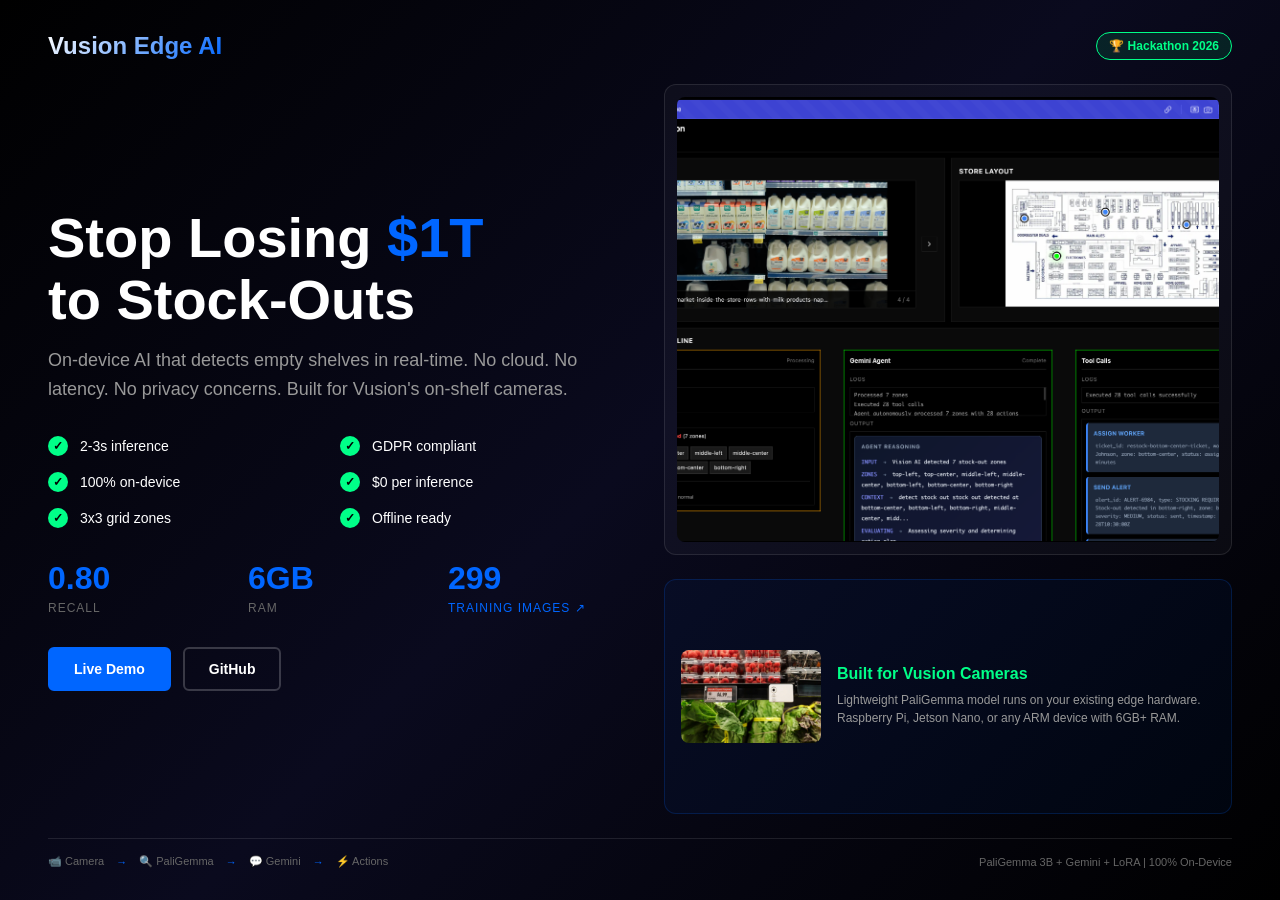
==== commit adc57820: "docs: add Roboflow dataset link to pitch page - Link to training dataset in stats section - Makes da" ====
--- a/pitch.html
+++ b/pitch.html
@@ -331,7 +331,9 @@
                     </div>
                     <div class="stat">
                         <div class="stat-value">299</div>
-                        <div class="stat-label">Training Images</div>
+                        <div class="stat-label">
+                            <a href="https://app.roboflow.com/namans-workspace-bad5z/empty-spaces-detection-in-shelf-data-fmszz/models" target="_blank" style="color: #0066ff; text-decoration: none;">Training Images ↗</a>
+                        </div>
                     </div>
                 </div>
 
